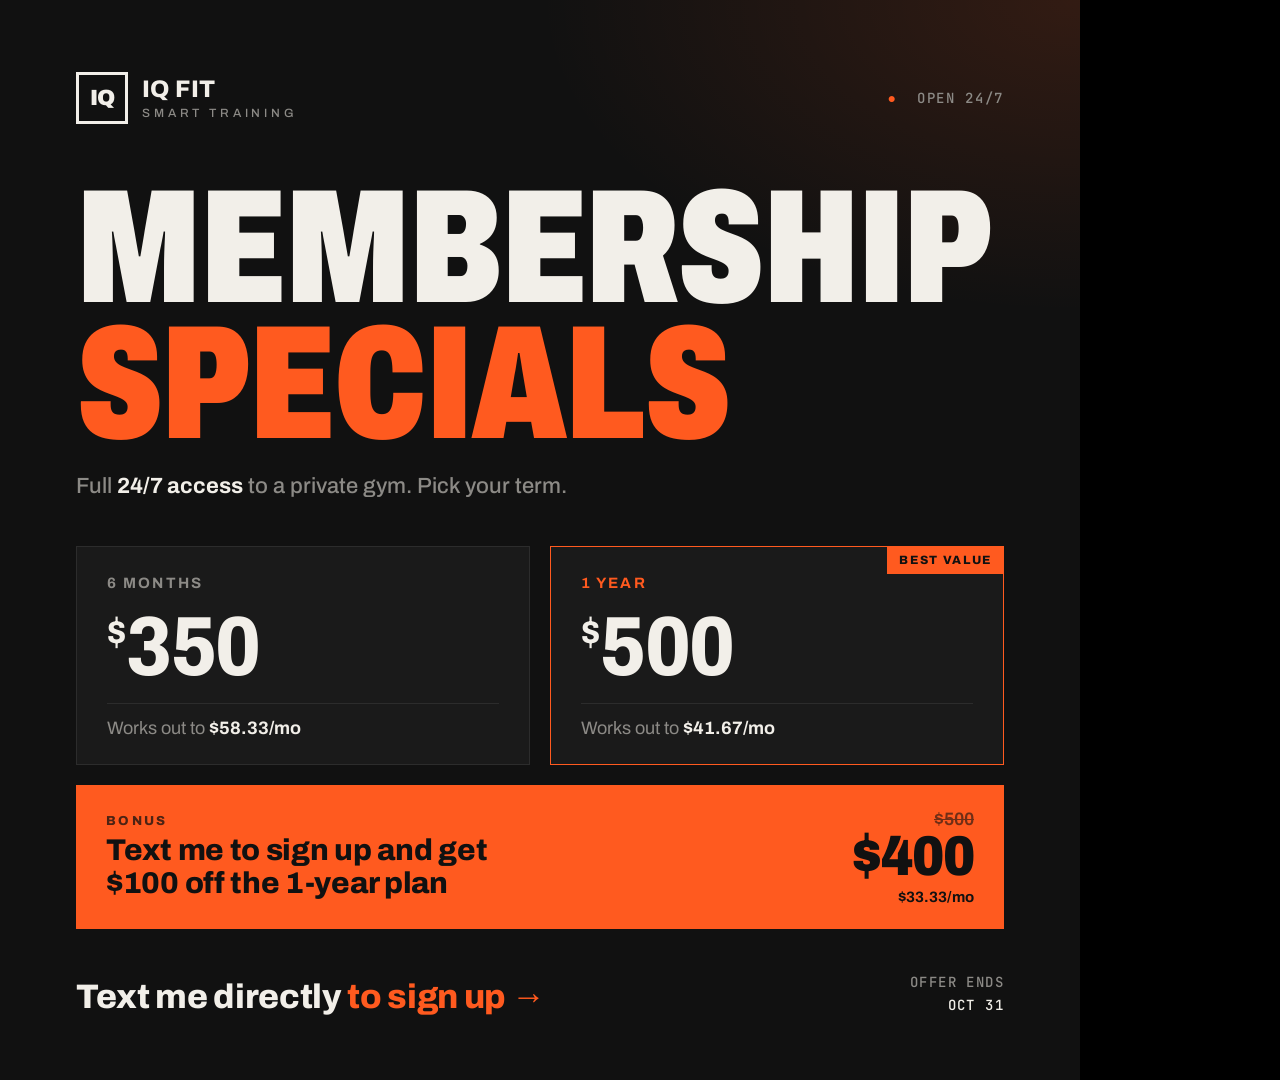
==== iqfit-flyer/iqfit-membership.html @ 248a3bea "Add IQ Fit membership specials flyer Clean redesign of the membership promo as a 1080x1080 post: HTM" ====
<!doctype html>
<html lang="en">
<head>
<meta charset="utf-8">
<title>IQ Fit Membership Specials</title>
<style>
  @font-face { font-family: "Archivo"; src: url(fonts/archivo.woff2) format("woff2"); font-weight: 100 900; font-stretch: 62% 125%; }
  @font-face { font-family: "JetBrains Mono"; src: url(fonts/jbmono.woff2) format("woff2"); font-weight: 500; }
  :root {
    --bg: #111111;
    --panel: #1a1a1a;
    --line: #2c2c2c;
    --text: #f2efe9;
    --muted: #8c8a86;
    --accent: #ff5a1f;
  }
  * { box-sizing: border-box; margin: 0; padding: 0; }
  html, body { background: #000; }
  .post {
    width: 1080px; height: 1080px;
    background: var(--bg);
    color: var(--text);
    font-family: "Archivo", sans-serif;
    padding: 72px 76px 64px;
    display: flex; flex-direction: column;
    position: relative; overflow: hidden;
  }
  /* subtle structure, not decoration */
  .post::before {
    content: ""; position: absolute; inset: 0;
    background:
      radial-gradient(900px 520px at 100% 0%, rgba(255,90,31,.14), transparent 60%);
    pointer-events: none;
  }
  .post > * { position: relative; }

  header { display: flex; justify-content: space-between; align-items: center; }
  .brand { display: flex; align-items: center; gap: 14px; }
  .mark {
    width: 52px; height: 52px; border: 3px solid var(--text);
    display: grid; place-items: center;
    font-weight: 900; font-size: 22px; letter-spacing: -1px;
  }
  .brand-name { font-weight: 800; font-size: 24px; letter-spacing: .02em; line-height: 1; }
  .brand-name span { display: block; font-weight: 500; font-size: 12px; letter-spacing: .32em; color: var(--muted); margin-top: 6px; }
  .tag {
    font-family: "JetBrains Mono", monospace; font-size: 14px; letter-spacing: .12em;
    color: var(--muted); text-transform: uppercase;
  }
  .tag b { color: var(--accent); font-weight: 500; }

  h1 {
    margin-top: 56px;
    font-stretch: 72%; font-weight: 900;
    font-size: 162px; line-height: .84; letter-spacing: -.01em;
    text-transform: uppercase;
  }
  h1 em { font-style: normal; color: var(--accent); }
  .sub {
    margin-top: 22px; font-size: 22px; color: var(--muted); font-weight: 500;
  }
  .sub strong { color: var(--text); font-weight: 700; }

  .plans { margin-top: 48px; display: grid; grid-template-columns: 1fr 1fr; gap: 20px; }
  .plan {
    background: var(--panel); border: 1px solid var(--line);
    padding: 28px 30px 26px; position: relative;
  }
  .plan.featured { border-color: var(--accent); }
  .plan .label {
    font-size: 15px; font-weight: 700; letter-spacing: .14em; text-transform: uppercase; color: var(--muted);
  }
  .plan.featured .label { color: var(--accent); }
  .badge {
    position: absolute; top: -1px; right: -1px;
    background: var(--accent); color: #111;
    font-size: 12px; font-weight: 800; letter-spacing: .14em; text-transform: uppercase;
    padding: 7px 12px;
  }
  .price {
    margin-top: 14px; font-stretch: 85%; font-weight: 800; font-size: 84px; line-height: 1; letter-spacing: -.02em;
  }
  .price sup { font-size: 40px; vertical-align: top; position: relative; top: 8px; margin-right: 2px; font-weight: 700; }
  .monthly {
    margin-top: 14px; padding-top: 14px; border-top: 1px solid var(--line);
    font-size: 18px; color: var(--muted);
  }
  .monthly strong { color: var(--text); font-weight: 700; }

  .bonus {
    margin-top: 20px; background: var(--accent); color: #111;
    padding: 24px 30px; display: flex; align-items: center; justify-content: space-between; gap: 24px;
  }
  .bonus .kicker { font-size: 13px; font-weight: 800; letter-spacing: .18em; text-transform: uppercase; opacity: .75; }
  .bonus .headline { margin-top: 6px; font-size: 30px; font-weight: 800; line-height: 1.1; letter-spacing: -.01em; }
  .bonus .deal { text-align: right; white-space: nowrap; }
  .bonus .deal .was { font-size: 18px; font-weight: 600; text-decoration: line-through; opacity: .6; }
  .bonus .deal .now { font-stretch: 85%; font-size: 56px; font-weight: 900; line-height: 1; letter-spacing: -.02em; }
  .bonus .deal .per { font-size: 15px; font-weight: 700; margin-top: 4px; }

  footer {
    margin-top: auto; display: flex; justify-content: space-between; align-items: flex-end;
  }
  .cta { font-size: 34px; font-weight: 800; letter-spacing: -.01em; }
  .cta span { color: var(--accent); }
  .expires {
    font-family: "JetBrains Mono", monospace; font-size: 14px; letter-spacing: .1em; text-transform: uppercase;
    color: var(--muted); text-align: right; line-height: 1.6;
  }
  .expires b { color: var(--text); font-weight: 500; }
</style>
</head>
<body>
  <div class="post">
    <header>
      <div class="brand">
        <div class="mark">IQ</div>
        <div class="brand-name">IQ FIT<span>SMART TRAINING</span></div>
      </div>
      <div class="tag"><b>●</b>&nbsp; Open 24/7</div>
    </header>

    <h1>Membership<br><em>Specials</em></h1>
    <p class="sub">Full <strong>24/7 access</strong> to a private gym. Pick your term.</p>

    <section class="plans">
      <div class="plan">
        <div class="label">6 Months</div>
        <div class="price"><sup>$</sup>350</div>
        <div class="monthly">Works out to <strong>$58.33/mo</strong></div>
      </div>
      <div class="plan featured">
        <div class="badge">Best value</div>
        <div class="label">1 Year</div>
        <div class="price"><sup>$</sup>500</div>
        <div class="monthly">Works out to <strong>$41.67/mo</strong></div>
      </div>
    </section>

    <section class="bonus">
      <div>
        <div class="kicker">Bonus</div>
        <div class="headline">Text me to sign up and get<br>$100 off the 1-year plan</div>
      </div>
      <div class="deal">
        <div class="was">$500</div>
        <div class="now">$400</div>
        <div class="per">$33.33/mo</div>
      </div>
    </section>

    <footer>
      <div class="cta">Text me directly <span>to sign up →</span></div>
      <div class="expires">Offer ends<br><b>Oct 31</b></div>
    </footer>
  </div>
</body>
</html>
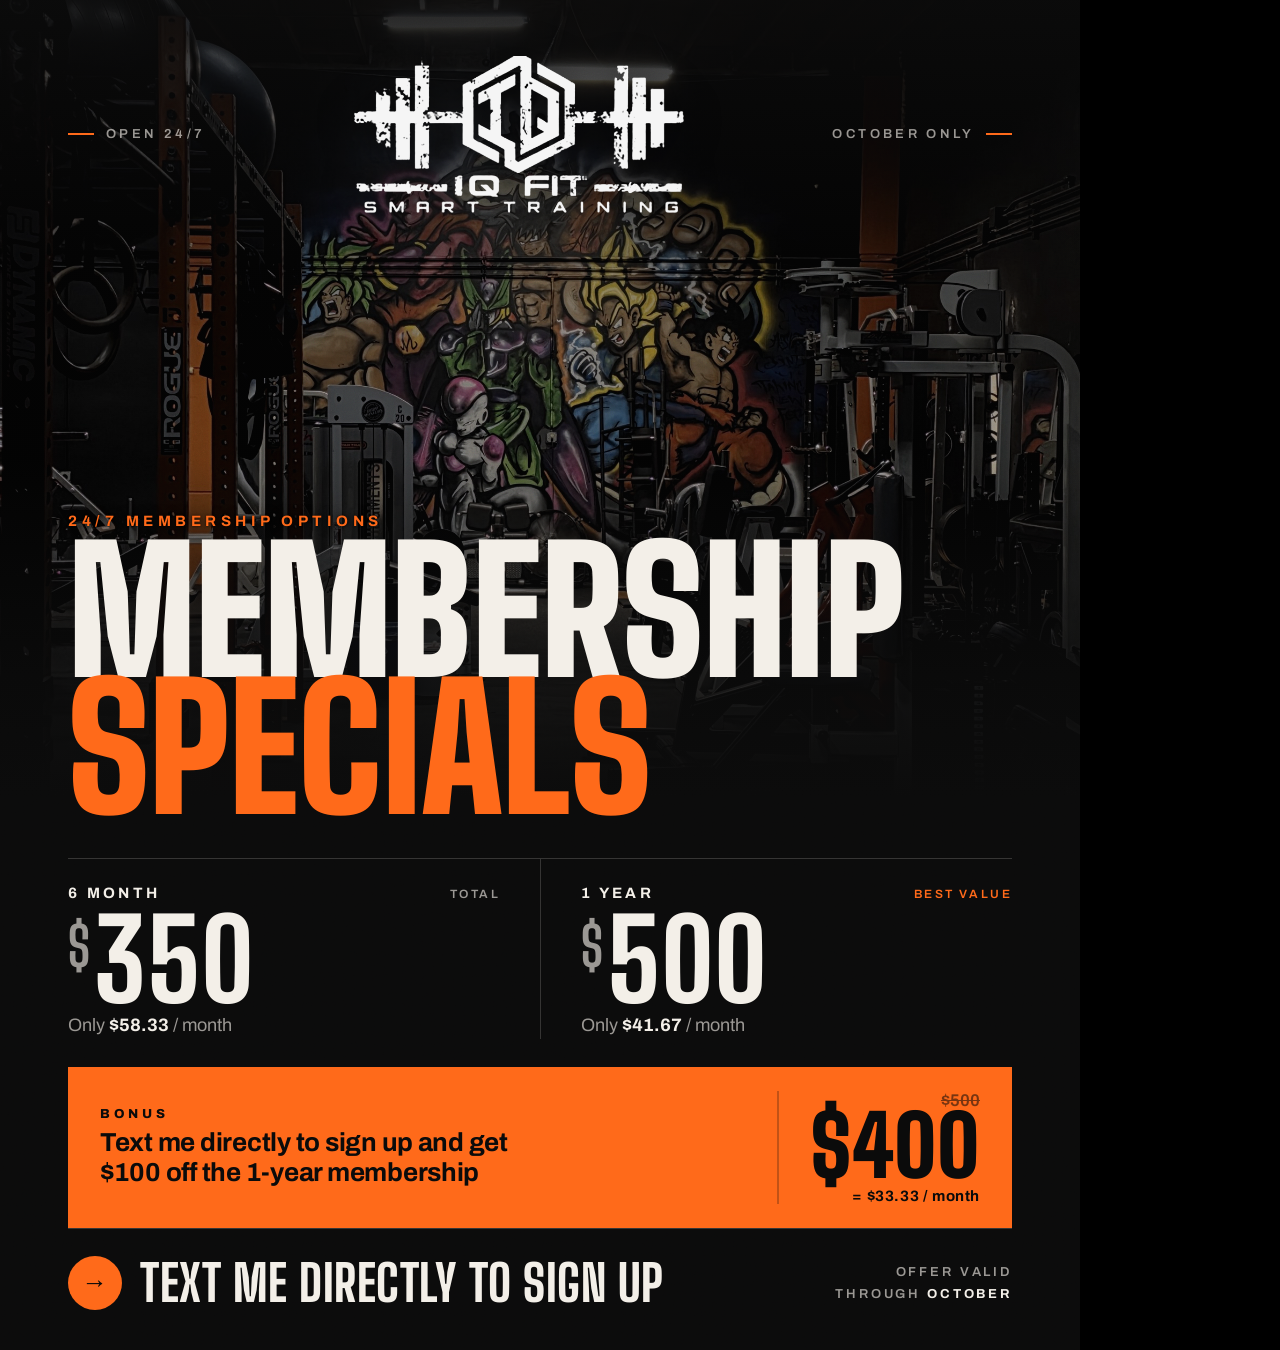
==== commit 3ddfe138: "Rebuild IQ Fit flyer on real gym photo with original logo Co-Authored-By: Claude Opus 5.5 <noreply@a" ====
--- a/iqfit-flyer/iqfit-membership.html
+++ b/iqfit-flyer/iqfit-membership.html
@@ -4,155 +4,169 @@
 <meta charset="utf-8">
 <title>IQ Fit Membership Specials</title>
 <style>
+  @font-face { font-family: "Big Shoulders"; src: url(fonts/bigshoulders.woff2) format("woff2"); font-weight: 100 900; }
   @font-face { font-family: "Archivo"; src: url(fonts/archivo.woff2) format("woff2"); font-weight: 100 900; font-stretch: 62% 125%; }
-  @font-face { font-family: "JetBrains Mono"; src: url(fonts/jbmono.woff2) format("woff2"); font-weight: 500; }
+
   :root {
-    --bg: #111111;
-    --panel: #1a1a1a;
-    --line: #2c2c2c;
-    --text: #f2efe9;
-    --muted: #8c8a86;
-    --accent: #ff5a1f;
+    --ink: #0b0b0b;
+    --paper: #f3efe8;
+    --muted: rgba(243,239,232,.62);
+    --hair: rgba(243,239,232,.18);
+    --orange: #ff6a1a;
+    --m: 68px;
   }
   * { box-sizing: border-box; margin: 0; padding: 0; }
   html, body { background: #000; }
+
   .post {
-    width: 1080px; height: 1080px;
-    background: var(--bg);
-    color: var(--text);
+    width: 1080px; height: 1350px; position: relative; overflow: hidden;
+    background: var(--ink); color: var(--paper);
     font-family: "Archivo", sans-serif;
-    padding: 72px 76px 64px;
-    display: flex; flex-direction: column;
-    position: relative; overflow: hidden;
+    font-feature-settings: "tnum" 1;
   }
-  /* subtle structure, not decoration */
-  .post::before {
-    content: ""; position: absolute; inset: 0;
+
+  /* real gym photo, graded */
+  .photo {
+    position: absolute; inset: 0 0 auto 0; height: 820px;
+    background: url(assets/gym.jpg) center 42% / 1180px auto no-repeat;
+    filter: saturate(.9) contrast(1.06) brightness(.82);
+  }
+  .shade {
+    position: absolute; inset: 0;
     background:
-      radial-gradient(900px 520px at 100% 0%, rgba(255,90,31,.14), transparent 60%);
-    pointer-events: none;
+      linear-gradient(180deg, rgba(11,11,11,.88) 0%, rgba(11,11,11,.25) 20%, rgba(11,11,11,.2) 34%, rgba(11,11,11,.82) 50%, var(--ink) 59%),
+      radial-gradient(120% 60% at 50% 30%, transparent 40%, rgba(0,0,0,.55) 100%);
   }
-  .post > * { position: relative; }
+  .grain {
+    position: absolute; inset: 0; opacity: .12; mix-blend-mode: overlay; pointer-events: none;
+    background-image: url("data:image/svg+xml;utf8,<svg xmlns='http://www.w3.org/2000/svg' width='240' height='240'><filter id='n'><feTurbulence type='fractalNoise' baseFrequency='.9' numOctaves='2' stitchTiles='stitch'/></filter><rect width='100%' height='100%' filter='url(%23n)'/></svg>");
+  }
 
-  header { display: flex; justify-content: space-between; align-items: center; }
-  .brand { display: flex; align-items: center; gap: 14px; }
-  .mark {
-    width: 52px; height: 52px; border: 3px solid var(--text);
-    display: grid; place-items: center;
-    font-weight: 900; font-size: 22px; letter-spacing: -1px;
+  .content { position: absolute; inset: 0; padding: 56px var(--m) 56px; display: flex; flex-direction: column; }
+
+  /* top rail */
+  .rail { display: flex; align-items: center; justify-content: space-between; }
+  .rail small {
+    font-size: 13px; font-weight: 600; letter-spacing: .26em; text-transform: uppercase; color: var(--muted);
+    display: flex; align-items: center; gap: 12px;
   }
-  .brand-name { font-weight: 800; font-size: 24px; letter-spacing: .02em; line-height: 1; }
-  .brand-name span { display: block; font-weight: 500; font-size: 12px; letter-spacing: .32em; color: var(--muted); margin-top: 6px; }
-  .tag {
-    font-family: "JetBrains Mono", monospace; font-size: 14px; letter-spacing: .12em;
-    color: var(--muted); text-transform: uppercase;
+  .rail small::before { content: ""; width: 26px; height: 2px; background: var(--orange); }
+  .rail small.r::before { display: none; }
+  .rail small.r::after { content: ""; width: 26px; height: 2px; background: var(--orange); }
+  .logo { width: 330px; display: block; filter: drop-shadow(0 4px 18px rgba(0,0,0,.6)); }
+
+  /* headline */
+  .headline { margin-top: 300px; }
+  .eyebrow {
+    text-shadow: 0 1px 12px rgba(0,0,0,.9), 0 0 2px rgba(0,0,0,.8);
+    font-size: 15px; font-weight: 700; letter-spacing: .3em; text-transform: uppercase; color: var(--orange);
   }
-  .tag b { color: var(--accent); font-weight: 500; }
+  h1 {
+    margin-top: 14px;
+    font-family: "Big Shoulders", sans-serif; font-weight: 900;
+    font-size: 172px; line-height: .8; letter-spacing: -.005em; text-transform: uppercase;
+  }
+  h1 span { display: block; }
+  h1 .o { color: var(--orange); }
 
-  h1 {
-    margin-top: 56px;
-    font-stretch: 72%; font-weight: 900;
-    font-size: 162px; line-height: .84; letter-spacing: -.01em;
-    text-transform: uppercase;
+  /* pricing */
+  .plans { margin-top: 40px; display: grid; grid-template-columns: 1fr 1fr; border-top: 1px solid var(--hair); }
+  .plan { padding: 26px 0 4px; }
+  .plan + .plan { padding-left: 40px; border-left: 1px solid var(--hair); }
+  .plan .term {
+    display: flex; justify-content: space-between; align-items: baseline;
+    font-size: 15px; font-weight: 700; letter-spacing: .22em; text-transform: uppercase;
   }
-  h1 em { font-style: normal; color: var(--accent); }
-  .sub {
-    margin-top: 22px; font-size: 22px; color: var(--muted); font-weight: 500;
+  .plan .term em { font-style: normal; font-size: 12px; letter-spacing: .2em; color: var(--muted); font-weight: 600; padding-right: 40px; }
+  .plan + .plan .term em { padding-right: 0; color: var(--orange); }
+  .price {
+    margin-top: 6px;
+    font-family: "Big Shoulders", sans-serif; font-weight: 800; font-size: 112px; line-height: .95;
   }
-  .sub strong { color: var(--text); font-weight: 700; }
+  .price sup { font-size: 54px; vertical-align: top; position: relative; top: 14px; margin-right: 4px; font-weight: 700; color: var(--muted); }
+  .rate { margin-top: 2px; font-size: 18px; color: var(--muted); }
+  .rate b { color: var(--paper); font-weight: 700; }
 
-  .plans { margin-top: 48px; display: grid; grid-template-columns: 1fr 1fr; gap: 20px; }
-  .plan {
-    background: var(--panel); border: 1px solid var(--line);
-    padding: 28px 30px 26px; position: relative;
+  /* bonus */
+  .bonus {
+    margin-top: 28px; background: var(--orange); color: var(--ink);
+    display: grid; grid-template-columns: 1fr auto; align-items: center;
+    padding: 24px 32px; position: relative;
   }
-  .plan.featured { border-color: var(--accent); }
-  .plan .label {
-    font-size: 15px; font-weight: 700; letter-spacing: .14em; text-transform: uppercase; color: var(--muted);
+  .bonus .tag {
+    font-size: 13px; font-weight: 800; letter-spacing: .28em; text-transform: uppercase;
   }
-  .plan.featured .label { color: var(--accent); }
-  .badge {
-    position: absolute; top: -1px; right: -1px;
-    background: var(--accent); color: #111;
-    font-size: 12px; font-weight: 800; letter-spacing: .14em; text-transform: uppercase;
-    padding: 7px 12px;
+  .bonus p { margin-top: 6px; font-size: 26px; font-weight: 700; line-height: 1.18; letter-spacing: -.01em; }
+  .bonus .deal { text-align: right; padding-left: 32px; border-left: 2px solid rgba(11,11,11,.25); }
+  .bonus .deal s { font-size: 17px; font-weight: 600; opacity: .55; }
+  .bonus .deal strong { display: block; font-family: "Big Shoulders", sans-serif; font-weight: 900; font-size: 84px; line-height: .85; }
+  .bonus .deal span { display: block; margin-top: 6px; font-size: 15px; font-weight: 700; letter-spacing: .04em; }
+
+  /* footer */
+  footer {
+    margin-top: auto; display: flex; align-items: center; justify-content: space-between;
+    padding-top: 24px; border-top: 1px solid var(--hair);
   }
-  .price {
-    margin-top: 14px; font-stretch: 85%; font-weight: 800; font-size: 84px; line-height: 1; letter-spacing: -.02em;
+  .cta {
+    font-family: "Big Shoulders", sans-serif; font-weight: 800; font-size: 50px; text-transform: uppercase; letter-spacing: .01em;
+    display: flex; align-items: center; gap: 18px;
   }
-  .price sup { font-size: 40px; vertical-align: top; position: relative; top: 8px; margin-right: 2px; font-weight: 700; }
-  .monthly {
-    margin-top: 14px; padding-top: 14px; border-top: 1px solid var(--line);
-    font-size: 18px; color: var(--muted);
+  .cta i {
+    font-style: normal; width: 54px; height: 54px; border-radius: 50%; background: var(--orange); color: var(--ink);
+    display: grid; place-items: center; font-family: "Archivo"; font-size: 26px; font-weight: 700;
   }
-  .monthly strong { color: var(--text); font-weight: 700; }
-
-  .bonus {
-    margin-top: 20px; background: var(--accent); color: #111;
-    padding: 24px 30px; display: flex; align-items: center; justify-content: space-between; gap: 24px;
-  }
-  .bonus .kicker { font-size: 13px; font-weight: 800; letter-spacing: .18em; text-transform: uppercase; opacity: .75; }
-  .bonus .headline { margin-top: 6px; font-size: 30px; font-weight: 800; line-height: 1.1; letter-spacing: -.01em; }
-  .bonus .deal { text-align: right; white-space: nowrap; }
-  .bonus .deal .was { font-size: 18px; font-weight: 600; text-decoration: line-through; opacity: .6; }
-  .bonus .deal .now { font-stretch: 85%; font-size: 56px; font-weight: 900; line-height: 1; letter-spacing: -.02em; }
-  .bonus .deal .per { font-size: 15px; font-weight: 700; margin-top: 4px; }
-
-  footer {
-    margin-top: auto; display: flex; justify-content: space-between; align-items: flex-end;
-  }
-  .cta { font-size: 34px; font-weight: 800; letter-spacing: -.01em; }
-  .cta span { color: var(--accent); }
-  .expires {
-    font-family: "JetBrains Mono", monospace; font-size: 14px; letter-spacing: .1em; text-transform: uppercase;
-    color: var(--muted); text-align: right; line-height: 1.6;
-  }
-  .expires b { color: var(--text); font-weight: 500; }
+  .valid { text-align: right; font-size: 13px; font-weight: 600; letter-spacing: .22em; text-transform: uppercase; color: var(--muted); line-height: 1.7; }
+  .valid b { color: var(--paper); font-weight: 700; }
 </style>
 </head>
 <body>
   <div class="post">
-    <header>
-      <div class="brand">
-        <div class="mark">IQ</div>
-        <div class="brand-name">IQ FIT<span>SMART TRAINING</span></div>
+    <div class="photo"></div>
+    <div class="shade"></div>
+    <div class="grain"></div>
+
+    <div class="content">
+      <div class="rail">
+        <small>Open 24/7</small>
+        <img class="logo" src="assets/iqfit-logo.png" alt="IQ Fit Smart Training">
+        <small class="r">October only</small>
       </div>
-      <div class="tag"><b>●</b>&nbsp; Open 24/7</div>
-    </header>
 
-    <h1>Membership<br><em>Specials</em></h1>
-    <p class="sub">Full <strong>24/7 access</strong> to a private gym. Pick your term.</p>
+      <div class="headline">
+        <div class="eyebrow">24/7 Membership Options</div>
+        <h1><span>Membership</span><span class="o">Specials</span></h1>
+      </div>
 
-    <section class="plans">
-      <div class="plan">
-        <div class="label">6 Months</div>
-        <div class="price"><sup>$</sup>350</div>
-        <div class="monthly">Works out to <strong>$58.33/mo</strong></div>
-      </div>
-      <div class="plan featured">
-        <div class="badge">Best value</div>
-        <div class="label">1 Year</div>
-        <div class="price"><sup>$</sup>500</div>
-        <div class="monthly">Works out to <strong>$41.67/mo</strong></div>
-      </div>
-    </section>
+      <section class="plans">
+        <div class="plan">
+          <div class="term">6 Month <em>Total</em></div>
+          <div class="price"><sup>$</sup>350</div>
+          <div class="rate">Only <b>$58.33</b> / month</div>
+        </div>
+        <div class="plan">
+          <div class="term">1 Year <em>Best value</em></div>
+          <div class="price"><sup>$</sup>500</div>
+          <div class="rate">Only <b>$41.67</b> / month</div>
+        </div>
+      </section>
 
-    <section class="bonus">
-      <div>
-        <div class="kicker">Bonus</div>
-        <div class="headline">Text me to sign up and get<br>$100 off the 1-year plan</div>
-      </div>
-      <div class="deal">
-        <div class="was">$500</div>
-        <div class="now">$400</div>
-        <div class="per">$33.33/mo</div>
-      </div>
-    </section>
+      <section class="bonus">
+        <div>
+          <div class="tag">Bonus</div>
+          <p>Text me directly to sign up and get<br>$100 off the 1-year membership</p>
+        </div>
+        <div class="deal">
+          <s>$500</s>
+          <strong>$400</strong>
+          <span>= $33.33 / month</span>
+        </div>
+      </section>
 
-    <footer>
-      <div class="cta">Text me directly <span>to sign up →</span></div>
-      <div class="expires">Offer ends<br><b>Oct 31</b></div>
-    </footer>
+      <footer>
+        <div class="cta"><i>→</i>Text me directly to sign up</div>
+        <div class="valid">Offer valid<br>through <b>October</b></div>
+      </footer>
+    </div>
   </div>
 </body>
 </html>
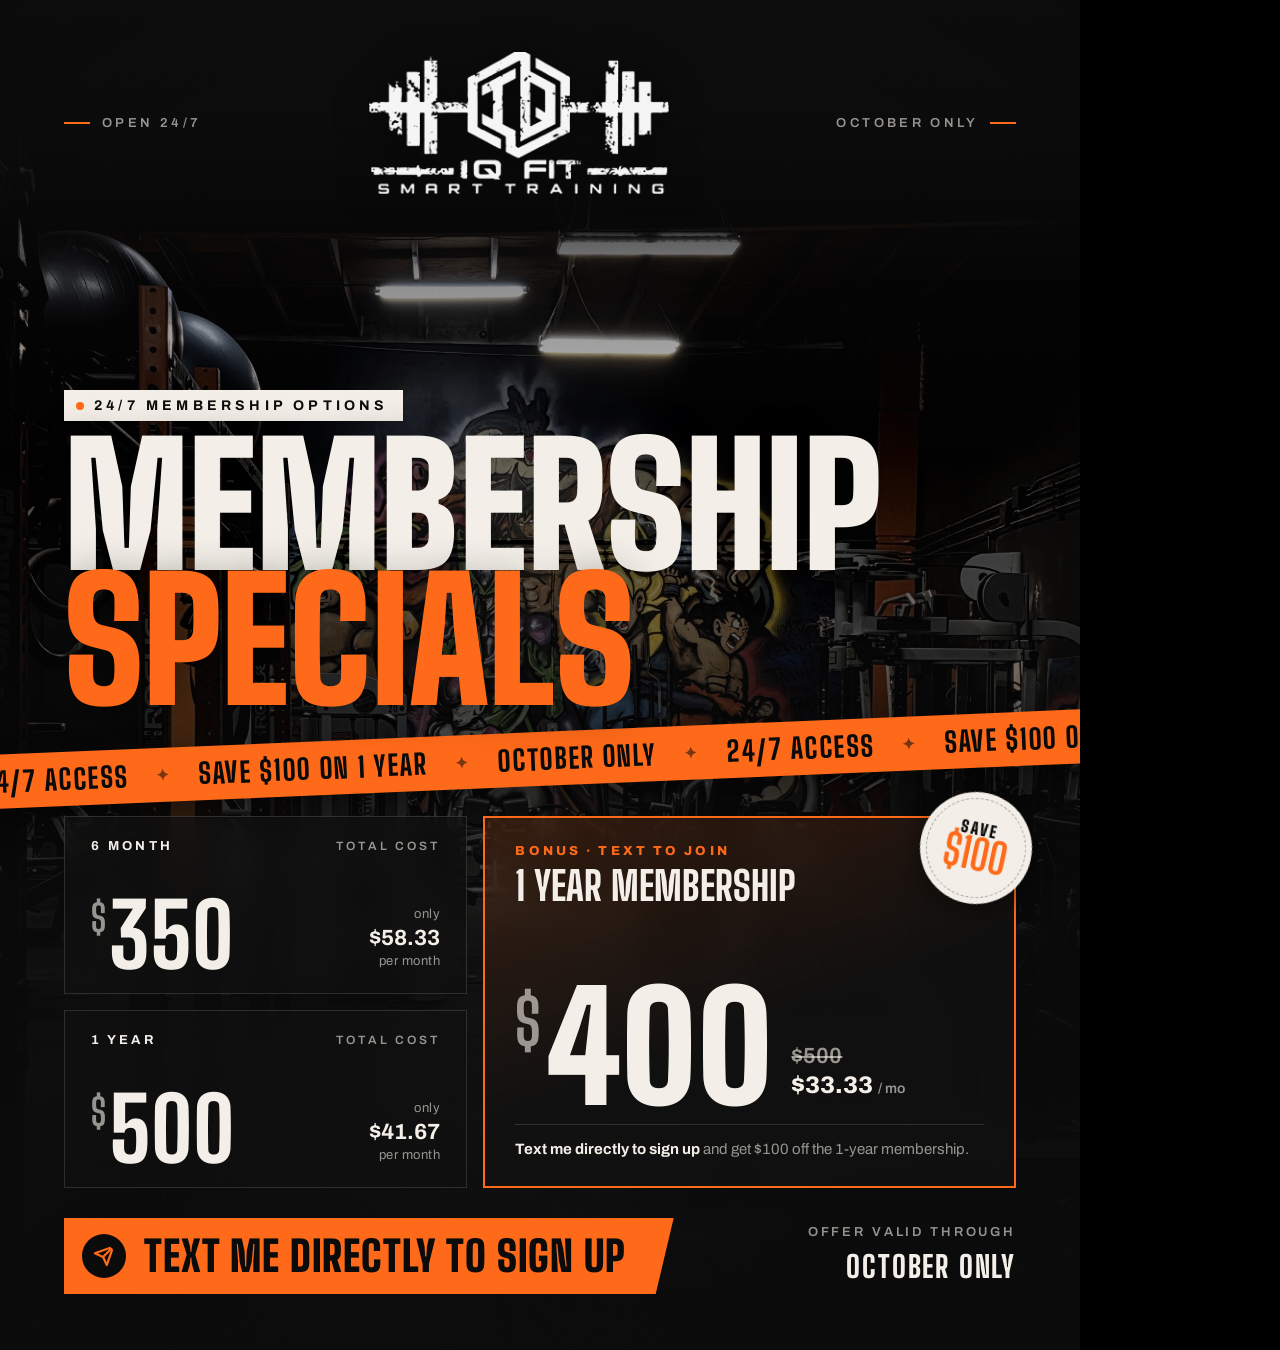
==== commit 632e20c5: "Redesign IQ Fit flyer offer section around the text-to-join deal Co-Authored-By: Claude Opus 5.5 <no" ====
--- a/iqfit-flyer/iqfit-membership.html
+++ b/iqfit-flyer/iqfit-membership.html
@@ -10,10 +10,10 @@
   :root {
     --ink: #0b0b0b;
     --paper: #f3efe8;
-    --muted: rgba(243,239,232,.62);
-    --hair: rgba(243,239,232,.18);
+    --muted: rgba(243,239,232,.6);
+    --hair: rgba(243,239,232,.14);
     --orange: #ff6a1a;
-    --m: 68px;
+    --m: 64px;
   }
   * { box-sizing: border-box; margin: 0; padding: 0; }
   html, body { background: #000; }
@@ -25,24 +25,25 @@
     font-feature-settings: "tnum" 1;
   }
 
-  /* real gym photo, graded */
+  /* real gym photo, full bleed, graded */
   .photo {
-    position: absolute; inset: 0 0 auto 0; height: 820px;
-    background: url(assets/gym.jpg) center 42% / 1180px auto no-repeat;
-    filter: saturate(.9) contrast(1.06) brightness(.82);
+    position: absolute; inset: 110px 0 0 0;
+    background: url(assets/gym.jpg) 50% 0 / cover no-repeat;
+    -webkit-mask-image: linear-gradient(180deg, transparent, #000 180px);
+    filter: saturate(.9) contrast(1.08) brightness(.8);
   }
   .shade {
     position: absolute; inset: 0;
     background:
-      linear-gradient(180deg, rgba(11,11,11,.88) 0%, rgba(11,11,11,.25) 20%, rgba(11,11,11,.2) 34%, rgba(11,11,11,.82) 50%, var(--ink) 59%),
-      radial-gradient(120% 60% at 50% 30%, transparent 40%, rgba(0,0,0,.55) 100%);
+      linear-gradient(180deg, rgba(11,11,11,.9) 0%, rgba(11,11,11,.35) 20%, rgba(11,11,11,.08) 34%, rgba(11,11,11,.5) 52%, rgba(11,11,11,.78) 68%, rgba(11,11,11,.94) 100%),
+      radial-gradient(110% 70% at 50% 35%, transparent 45%, rgba(0,0,0,.6) 100%);
   }
   .grain {
-    position: absolute; inset: 0; opacity: .12; mix-blend-mode: overlay; pointer-events: none;
+    position: absolute; inset: 0; opacity: .13; mix-blend-mode: overlay; pointer-events: none;
     background-image: url("data:image/svg+xml;utf8,<svg xmlns='http://www.w3.org/2000/svg' width='240' height='240'><filter id='n'><feTurbulence type='fractalNoise' baseFrequency='.9' numOctaves='2' stitchTiles='stitch'/></filter><rect width='100%' height='100%' filter='url(%23n)'/></svg>");
   }
 
-  .content { position: absolute; inset: 0; padding: 56px var(--m) 56px; display: flex; flex-direction: column; }
+  .content { position: absolute; inset: 0; padding: 52px var(--m) 56px; display: flex; flex-direction: column; }
 
   /* top rail */
   .rail { display: flex; align-items: center; justify-content: space-between; }
@@ -53,70 +54,96 @@
   .rail small::before { content: ""; width: 26px; height: 2px; background: var(--orange); }
   .rail small.r::before { display: none; }
   .rail small.r::after { content: ""; width: 26px; height: 2px; background: var(--orange); }
-  .logo { width: 330px; display: block; filter: drop-shadow(0 4px 18px rgba(0,0,0,.6)); }
+  .logo { width: 300px; display: block; filter: drop-shadow(0 4px 18px rgba(0,0,0,.7)); }
 
   /* headline */
-  .headline { margin-top: 300px; }
+  .headline { margin-top: 196px; }
   .eyebrow {
-    text-shadow: 0 1px 12px rgba(0,0,0,.9), 0 0 2px rgba(0,0,0,.8);
-    font-size: 15px; font-weight: 700; letter-spacing: .3em; text-transform: uppercase; color: var(--orange);
-  }
+    display: inline-flex; align-items: center; gap: 10px;
+    font-size: 14px; font-weight: 700; letter-spacing: .3em; text-transform: uppercase;
+    color: var(--ink); background: var(--paper); padding: 8px 14px 8px 12px;
+  }
+  .eyebrow::before { content: ""; width: 8px; height: 8px; border-radius: 50%; background: var(--orange); }
   h1 {
-    margin-top: 14px;
+    margin-top: 18px;
     font-family: "Big Shoulders", sans-serif; font-weight: 900;
-    font-size: 172px; line-height: .8; letter-spacing: -.005em; text-transform: uppercase;
+    font-size: 168px; line-height: .8; letter-spacing: -.005em; text-transform: uppercase;
+    text-shadow: 0 6px 40px rgba(0,0,0,.45);
   }
   h1 span { display: block; }
   h1 .o { color: var(--orange); }
 
-  /* pricing */
-  .plans { margin-top: 40px; display: grid; grid-template-columns: 1fr 1fr; border-top: 1px solid var(--hair); }
-  .plan { padding: 26px 0 4px; }
-  .plan + .plan { padding-left: 40px; border-left: 1px solid var(--hair); }
-  .plan .term {
-    display: flex; justify-content: space-between; align-items: baseline;
-    font-size: 15px; font-weight: 700; letter-spacing: .22em; text-transform: uppercase;
-  }
-  .plan .term em { font-style: normal; font-size: 12px; letter-spacing: .2em; color: var(--muted); font-weight: 600; padding-right: 40px; }
-  .plan + .plan .term em { padding-right: 0; color: var(--orange); }
-  .price {
-    margin-top: 6px;
-    font-family: "Big Shoulders", sans-serif; font-weight: 800; font-size: 112px; line-height: .95;
-  }
-  .price sup { font-size: 54px; vertical-align: top; position: relative; top: 14px; margin-right: 4px; font-weight: 700; color: var(--muted); }
-  .rate { margin-top: 2px; font-size: 18px; color: var(--muted); }
-  .rate b { color: var(--paper); font-weight: 700; }
-
-  /* bonus */
-  .bonus {
-    margin-top: 28px; background: var(--orange); color: var(--ink);
-    display: grid; grid-template-columns: 1fr auto; align-items: center;
-    padding: 24px 32px; position: relative;
-  }
-  .bonus .tag {
-    font-size: 13px; font-weight: 800; letter-spacing: .28em; text-transform: uppercase;
-  }
-  .bonus p { margin-top: 6px; font-size: 26px; font-weight: 700; line-height: 1.18; letter-spacing: -.01em; }
-  .bonus .deal { text-align: right; padding-left: 32px; border-left: 2px solid rgba(11,11,11,.25); }
-  .bonus .deal s { font-size: 17px; font-weight: 600; opacity: .55; }
-  .bonus .deal strong { display: block; font-family: "Big Shoulders", sans-serif; font-weight: 900; font-size: 84px; line-height: .85; }
-  .bonus .deal span { display: block; margin-top: 6px; font-size: 15px; font-weight: 700; letter-spacing: .04em; }
+  /* tape */
+  .tape {
+    position: absolute; left: -40px; right: -40px; top: 732px; height: 54px;
+    background: var(--orange); color: var(--ink);
+    transform: rotate(-2.4deg);
+    display: flex; align-items: center; gap: 28px; white-space: nowrap; overflow: hidden;
+    font-family: "Big Shoulders", sans-serif; font-weight: 800; font-size: 28px; letter-spacing: .06em; text-transform: uppercase;
+    box-shadow: 0 10px 30px rgba(0,0,0,.45);
+    padding-left: 20px;
+  }
+  .tape b { font-weight: 800; }
+  .tape i { font-style: normal; font-size: 16px; opacity: .55; }
+
+  /* offer grid */
+  .offers {
+    margin-top: auto; margin-bottom: 30px;
+    display: grid; grid-template-columns: 1fr 1.32fr; gap: 16px; height: 372px;
+  }
+  .glass {
+    background: rgba(18,18,18,.66);
+    backdrop-filter: blur(16px) saturate(1.1);
+    border: 1px solid var(--hair);
+    position: relative;
+  }
+  .stack { display: grid; grid-template-rows: 1fr 1fr; gap: 16px; }
+  .plan { padding: 22px 26px; display: flex; flex-direction: column; justify-content: space-between; }
+  .plan .top { display: flex; justify-content: space-between; align-items: baseline;
+    font-size: 13px; font-weight: 700; letter-spacing: .24em; text-transform: uppercase; }
+  .plan .top span { color: var(--muted); font-weight: 600; font-size: 12px; }
+  .plan .row { display: flex; align-items: flex-end; justify-content: space-between; }
+  .plan .price { font-family: "Big Shoulders", sans-serif; font-weight: 800; font-size: 88px; line-height: .82; }
+  .plan .price sup, .hero .price sup { font-size: .42em; vertical-align: top; position: relative; top: .12em; margin-right: 3px; color: var(--muted); font-weight: 700; }
+  .plan .rate { text-align: right; font-size: 13px; color: var(--muted); letter-spacing: .04em; line-height: 1.35; }
+  .plan .rate b { display: block; font-size: 22px; color: var(--paper); font-weight: 700; letter-spacing: 0; }
+
+  .hero { padding: 26px 30px 26px; border: 2px solid var(--orange); display: flex; flex-direction: column;
+    background: linear-gradient(160deg, rgba(255,106,26,.16), rgba(18,18,18,.72) 55%); }
+  .hero .label { font-size: 13px; font-weight: 800; letter-spacing: .24em; text-transform: uppercase; color: var(--orange); }
+  .hero .name { margin-top: 8px; font-family: "Big Shoulders", sans-serif; font-weight: 800; font-size: 40px; text-transform: uppercase; line-height: 1; }
+  .hero .priceline { margin-top: auto; display: flex; align-items: flex-end; gap: 18px; }
+  .hero .price { font-family: "Big Shoulders", sans-serif; font-weight: 900; font-size: 150px; line-height: .78; }
+  .hero .was { padding-bottom: 8px; }
+  .hero .was s { display: block; font-size: 22px; font-weight: 600; color: var(--muted); }
+  .hero .was b { display: block; margin-top: 4px; font-size: 24px; font-weight: 800; color: var(--paper); }
+  .hero .was b small { font-size: 14px; font-weight: 600; color: var(--muted); }
+  .hero .note { margin-top: 18px; padding-top: 14px; border-top: 1px solid var(--hair); font-size: 15px; color: var(--muted); line-height: 1.4; }
+  .hero .note b { color: var(--paper); font-weight: 700; }
+
+  .sticker {
+    position: absolute; top: -26px; right: -18px; width: 112px; height: 112px; border-radius: 50%;
+    background: var(--paper); color: var(--ink); transform: rotate(12deg);
+    display: grid; place-items: center; text-align: center;
+    font-family: "Big Shoulders", sans-serif; font-weight: 900; text-transform: uppercase; line-height: .9;
+    box-shadow: 0 8px 24px rgba(0,0,0,.45);
+  }
+  .sticker::after { content: ""; position: absolute; inset: 6px; border-radius: 50%; border: 1.5px dashed rgba(11,11,11,.35); }
+  .sticker span { display: block; font-size: 16px; letter-spacing: .12em; }
+  .sticker strong { display: block; font-size: 42px; color: var(--orange); }
 
   /* footer */
-  footer {
-    margin-top: auto; display: flex; align-items: center; justify-content: space-between;
-    padding-top: 24px; border-top: 1px solid var(--hair);
-  }
+  footer { display: flex; align-items: center; justify-content: space-between; gap: 24px; }
   .cta {
-    font-family: "Big Shoulders", sans-serif; font-weight: 800; font-size: 50px; text-transform: uppercase; letter-spacing: .01em;
-    display: flex; align-items: center; gap: 18px;
-  }
-  .cta i {
-    font-style: normal; width: 54px; height: 54px; border-radius: 50%; background: var(--orange); color: var(--ink);
-    display: grid; place-items: center; font-family: "Archivo"; font-size: 26px; font-weight: 700;
-  }
-  .valid { text-align: right; font-size: 13px; font-weight: 600; letter-spacing: .22em; text-transform: uppercase; color: var(--muted); line-height: 1.7; }
-  .valid b { color: var(--paper); font-weight: 700; }
+    display: inline-flex; align-items: center; gap: 18px;
+    background: var(--orange); color: var(--ink);
+    padding: 16px 48px 16px 18px;
+    font-family: "Big Shoulders", sans-serif; font-weight: 900; font-size: 42px; text-transform: uppercase; letter-spacing: .02em; line-height: 1;
+    clip-path: polygon(0 0, 100% 0, calc(100% - 18px) 100%, 0 100%);
+  }
+  .cta svg { width: 44px; height: 44px; background: var(--ink); border-radius: 50%; padding: 11px; }
+  .valid { text-align: right; font-size: 13px; font-weight: 600; letter-spacing: .22em; text-transform: uppercase; color: var(--muted); line-height: 1.6; }
+  .valid b { display: block; color: var(--paper); font-family: "Big Shoulders", sans-serif; font-size: 30px; font-weight: 800; letter-spacing: .06em; }
 </style>
 </head>
 <body>
@@ -125,6 +152,11 @@
     <div class="shade"></div>
     <div class="grain"></div>
 
+    <div class="tape">
+      <b>24/7 Access</b><i>✦</i><b>Save $100 on 1 year</b><i>✦</i><b>October only</b><i>✦</i>
+      <b>24/7 Access</b><i>✦</i><b>Save $100 on 1 year</b><i>✦</i><b>October only</b><i>✦</i>
+    </div>
+
     <div class="content">
       <div class="rail">
         <small>Open 24/7</small>
@@ -137,34 +169,42 @@
         <h1><span>Membership</span><span class="o">Specials</span></h1>
       </div>
 
-      <section class="plans">
-        <div class="plan">
-          <div class="term">6 Month <em>Total</em></div>
-          <div class="price"><sup>$</sup>350</div>
-          <div class="rate">Only <b>$58.33</b> / month</div>
+      <section class="offers">
+        <div class="stack">
+          <div class="glass plan">
+            <div class="top">6 Month <span>Total cost</span></div>
+            <div class="row">
+              <div class="price"><sup>$</sup>350</div>
+              <div class="rate">only<b>$58.33</b>per month</div>
+            </div>
+          </div>
+          <div class="glass plan">
+            <div class="top">1 Year <span>Total cost</span></div>
+            <div class="row">
+              <div class="price"><sup>$</sup>500</div>
+              <div class="rate">only<b>$41.67</b>per month</div>
+            </div>
+          </div>
         </div>
-        <div class="plan">
-          <div class="term">1 Year <em>Best value</em></div>
-          <div class="price"><sup>$</sup>500</div>
-          <div class="rate">Only <b>$41.67</b> / month</div>
+
+        <div class="glass hero">
+          <div class="sticker"><div><span>Save</span><strong>$100</strong></div></div>
+          <div class="label">Bonus · Text to join</div>
+          <div class="name">1 Year Membership</div>
+          <div class="priceline">
+            <div class="price"><sup>$</sup>400</div>
+            <div class="was"><s>$500</s><b>$33.33 <small>/ mo</small></b></div>
+          </div>
+          <div class="note"><b>Text me directly to sign up</b> and get $100 off the 1-year membership.</div>
         </div>
       </section>
 
-      <section class="bonus">
-        <div>
-          <div class="tag">Bonus</div>
-          <p>Text me directly to sign up and get<br>$100 off the 1-year membership</p>
+      <footer>
+        <div class="cta">
+          <svg viewBox="0 0 24 24" fill="none" stroke="#ff6a1a" stroke-width="2.4" stroke-linejoin="round" stroke-linecap="round"><path d="M22 2 11 13"/><path d="M22 2 15 22l-4-9-9-4 20-7z"/></svg>
+          Text me directly to sign up
         </div>
-        <div class="deal">
-          <s>$500</s>
-          <strong>$400</strong>
-          <span>= $33.33 / month</span>
-        </div>
-      </section>
-
-      <footer>
-        <div class="cta"><i>→</i>Text me directly to sign up</div>
-        <div class="valid">Offer valid<br>through <b>October</b></div>
+        <div class="valid">Offer valid through<b>October only</b></div>
       </footer>
     </div>
   </div>
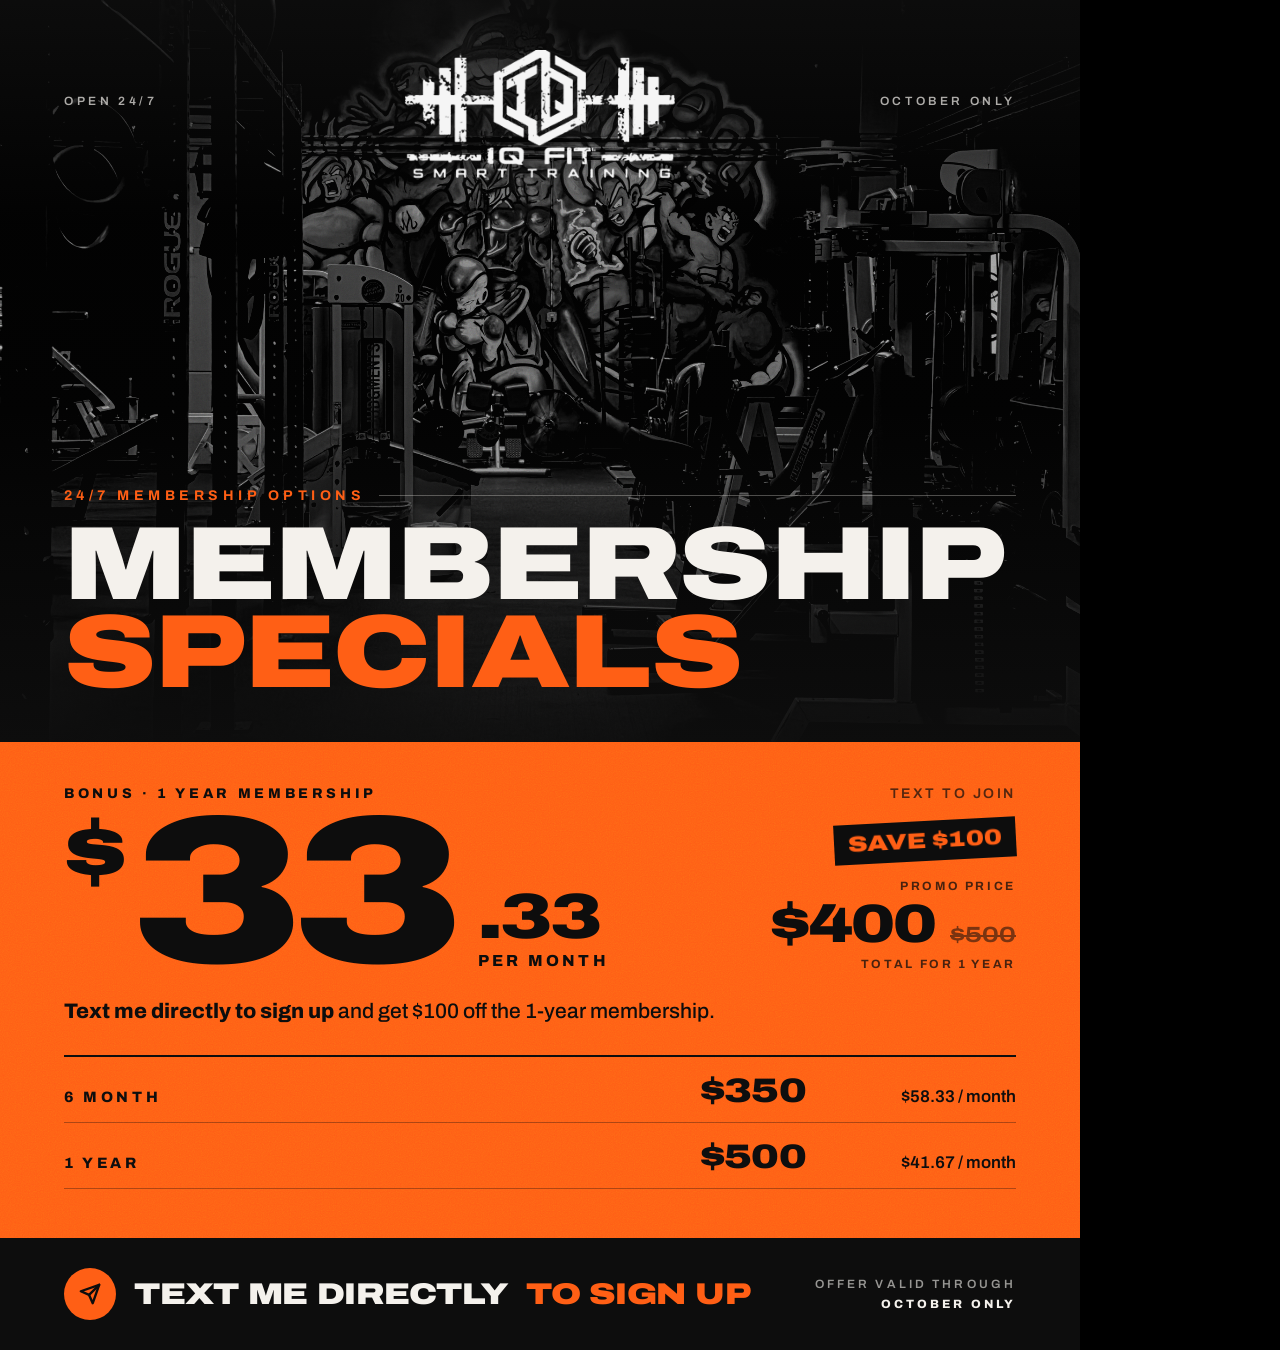
==== commit 0e7d4730: "Redesign IQ Fit flyer: B&W photo, orange offer block, extended type Co-Authored-By: Claude Opus 5.5 " ====
--- a/iqfit-flyer/iqfit-membership.html
+++ b/iqfit-flyer/iqfit-membership.html
@@ -4,16 +4,14 @@
 <meta charset="utf-8">
 <title>IQ Fit Membership Specials</title>
 <style>
-  @font-face { font-family: "Big Shoulders"; src: url(fonts/bigshoulders.woff2) format("woff2"); font-weight: 100 900; }
   @font-face { font-family: "Archivo"; src: url(fonts/archivo.woff2) format("woff2"); font-weight: 100 900; font-stretch: 62% 125%; }
 
   :root {
-    --ink: #0b0b0b;
-    --paper: #f3efe8;
-    --muted: rgba(243,239,232,.6);
-    --hair: rgba(243,239,232,.14);
-    --orange: #ff6a1a;
+    --ink: #0d0d0d;
+    --paper: #f4f1ec;
+    --orange: #ff5f15;
     --m: 64px;
+    --split: 742px;
   }
   * { box-sizing: border-box; margin: 0; padding: 0; }
   html, body { background: #000; }
@@ -21,191 +19,140 @@
   .post {
     width: 1080px; height: 1350px; position: relative; overflow: hidden;
     background: var(--ink); color: var(--paper);
-    font-family: "Archivo", sans-serif;
-    font-feature-settings: "tnum" 1;
+    font-family: "Archivo", sans-serif; font-feature-settings: "tnum" 1;
+  }
+  .wide { font-stretch: 125%; }
+
+  /* ---------- top: photo ---------- */
+  .photo {
+    position: absolute; left: 0; right: 0; top: 0; height: var(--split);
+    background: url(assets/gym.jpg) 50% 62% / 1180px auto no-repeat;
+    filter: grayscale(1) contrast(1.25) brightness(.78);
+  }
+  .photo-shade {
+    position: absolute; left: 0; right: 0; top: 0; height: var(--split);
+    background: linear-gradient(180deg, rgba(13,13,13,.85) 0%, rgba(13,13,13,.1) 30%, rgba(13,13,13,.15) 55%, rgba(13,13,13,.92) 100%);
+  }
+  .grain {
+    position: absolute; inset: 0; pointer-events: none; mix-blend-mode: overlay; opacity: .18;
+    background-image: url("data:image/svg+xml;utf8,<svg xmlns='http://www.w3.org/2000/svg' width='220' height='220'><filter id='n'><feTurbulence type='fractalNoise' baseFrequency='.85' numOctaves='2' stitchTiles='stitch'/></filter><rect width='100%' height='100%' filter='url(%23n)'/></svg>");
   }
 
-  /* real gym photo, full bleed, graded */
-  .photo {
-    position: absolute; inset: 110px 0 0 0;
-    background: url(assets/gym.jpg) 50% 0 / cover no-repeat;
-    -webkit-mask-image: linear-gradient(180deg, transparent, #000 180px);
-    filter: saturate(.9) contrast(1.08) brightness(.8);
+  .top { position: absolute; left: var(--m); right: var(--m); top: 0; height: var(--split); }
+  .logo { position: absolute; top: 50px; left: 50%; transform: translateX(-50%); width: 270px; filter: drop-shadow(0 4px 16px rgba(0,0,0,.6)); }
+  .meta {
+    position: absolute; top: 94px; left: 0; right: 0; display: flex; justify-content: space-between;
+    font-size: 12px; font-weight: 600; letter-spacing: .3em; text-transform: uppercase; color: rgba(244,241,236,.7);
   }
-  .shade {
-    position: absolute; inset: 0;
-    background:
-      linear-gradient(180deg, rgba(11,11,11,.9) 0%, rgba(11,11,11,.35) 20%, rgba(11,11,11,.08) 34%, rgba(11,11,11,.5) 52%, rgba(11,11,11,.78) 68%, rgba(11,11,11,.94) 100%),
-      radial-gradient(110% 70% at 50% 35%, transparent 45%, rgba(0,0,0,.6) 100%);
+  .headline { position: absolute; left: 0; right: 0; bottom: 46px; }
+  .kicker {
+    font-size: 14px; font-weight: 700; letter-spacing: .32em; text-transform: uppercase; color: var(--orange);
+    display: flex; align-items: center; gap: 14px;
   }
-  .grain {
-    position: absolute; inset: 0; opacity: .13; mix-blend-mode: overlay; pointer-events: none;
-    background-image: url("data:image/svg+xml;utf8,<svg xmlns='http://www.w3.org/2000/svg' width='240' height='240'><filter id='n'><feTurbulence type='fractalNoise' baseFrequency='.9' numOctaves='2' stitchTiles='stitch'/></filter><rect width='100%' height='100%' filter='url(%23n)'/></svg>");
+  .kicker::after { content: ""; flex: 1; height: 1px; background: rgba(244,241,236,.3); }
+  h1 { margin-top: 18px; font-stretch: 125%; font-weight: 900; text-transform: uppercase; letter-spacing: -.02em; line-height: .84; }
+  h1 .a { display: block; font-size: 104px; }
+  h1 .b { display: block; font-size: 104px; color: var(--orange); }
+
+  /* ---------- bottom: offer ---------- */
+  .offer {
+    position: absolute; left: 0; right: 0; top: var(--split); bottom: 112px;
+    background: var(--orange); color: var(--ink);
+    padding: 44px var(--m) 0;
   }
+  .offer .grain { opacity: .22; }
 
-  .content { position: absolute; inset: 0; padding: 52px var(--m) 56px; display: flex; flex-direction: column; }
+  .deal { display: grid; grid-template-columns: auto 1fr auto; column-gap: 26px; align-items: end; position: relative; }
+  .deal .label {
+    grid-column: 1 / -1; display: flex; justify-content: space-between; align-items: baseline;
+    font-size: 14px; font-weight: 800; letter-spacing: .26em; text-transform: uppercase; margin-bottom: 10px;
+  }
+  .deal .label span { font-weight: 600; letter-spacing: .18em; opacity: .7; }
+  .big { font-stretch: 125%; font-weight: 900; font-size: 210px; line-height: .78; letter-spacing: -.05em; }
+  .big sup { font-size: 84px; vertical-align: top; position: relative; top: 10px; letter-spacing: 0; margin-right: 4px; }
+  .deal .side { padding-bottom: 6px; }
+  .deal .side .cents { font-stretch: 125%; font-weight: 900; font-size: 64px; line-height: .8; letter-spacing: -.03em; }
+  .deal .side .per { margin-top: 10px; font-size: 16px; font-weight: 800; letter-spacing: .2em; text-transform: uppercase; }
+  .deal .total {
+    grid-column: 1 / -1; margin-top: 22px;
+    font-size: 21px; font-weight: 500; line-height: 1.35;
+  }
+  .deal .total b { font-weight: 800; }
+  .deal .total s { opacity: .6; }
 
-  /* top rail */
-  .rail { display: flex; align-items: center; justify-content: space-between; }
-  .rail small {
-    font-size: 13px; font-weight: 600; letter-spacing: .26em; text-transform: uppercase; color: var(--muted);
-    display: flex; align-items: center; gap: 12px;
+  .promo { text-align: right; padding-bottom: 4px; }
+  .promo .save { display: inline-block; background: var(--ink); color: var(--orange); font-stretch: 125%; font-weight: 900; font-size: 22px; text-transform: uppercase; padding: 8px 14px; transform: rotate(-3deg); margin-bottom: 18px; }
+  .promo .pt { font-size: 12px; font-weight: 700; letter-spacing: .22em; text-transform: uppercase; opacity: .75; }
+  .promo .pv { font-stretch: 125%; font-weight: 900; font-size: 54px; letter-spacing: -.03em; line-height: 1; margin: 4px 0 6px; }
+  .promo .pv s { font-size: 22px; font-weight: 700; opacity: .55; letter-spacing: 0; }
+  .plans { margin-top: 30px; border-top: 2px solid var(--ink); }
+  .plan {
+    display: grid; grid-template-columns: 1fr auto 210px; align-items: baseline;
+    padding: 15px 0 13px; border-bottom: 1px solid rgba(13,13,13,.35);
   }
-  .rail small::before { content: ""; width: 26px; height: 2px; background: var(--orange); }
-  .rail small.r::before { display: none; }
-  .rail small.r::after { content: ""; width: 26px; height: 2px; background: var(--orange); }
-  .logo { width: 300px; display: block; filter: drop-shadow(0 4px 18px rgba(0,0,0,.7)); }
+  .plan .t { font-size: 15px; font-weight: 800; letter-spacing: .24em; text-transform: uppercase; }
+  .plan .p { font-stretch: 125%; font-weight: 900; font-size: 34px; letter-spacing: -.02em; }
+  .plan .m { text-align: right; font-size: 17px; font-weight: 600; }
 
-  /* headline */
-  .headline { margin-top: 196px; }
-  .eyebrow {
-    display: inline-flex; align-items: center; gap: 10px;
-    font-size: 14px; font-weight: 700; letter-spacing: .3em; text-transform: uppercase;
-    color: var(--ink); background: var(--paper); padding: 8px 14px 8px 12px;
+  /* ---------- footer bar ---------- */
+  .bar {
+    position: absolute; left: 0; right: 0; bottom: 0; height: 112px; background: var(--ink);
+    display: flex; align-items: center; justify-content: space-between; padding: 0 var(--m);
   }
-  .eyebrow::before { content: ""; width: 8px; height: 8px; border-radius: 50%; background: var(--orange); }
-  h1 {
-    margin-top: 18px;
-    font-family: "Big Shoulders", sans-serif; font-weight: 900;
-    font-size: 168px; line-height: .8; letter-spacing: -.005em; text-transform: uppercase;
-    text-shadow: 0 6px 40px rgba(0,0,0,.45);
+  .cta { display: flex; align-items: center; gap: 18px; font-stretch: 125%; font-weight: 900; font-size: 30px; text-transform: uppercase; letter-spacing: -.01em; }
+  .cta .arrow {
+    width: 52px; height: 52px; border-radius: 50%; background: var(--orange); display: grid; place-items: center;
   }
-  h1 span { display: block; }
-  h1 .o { color: var(--orange); }
-
-  /* tape */
-  .tape {
-    position: absolute; left: -40px; right: -40px; top: 732px; height: 54px;
-    background: var(--orange); color: var(--ink);
-    transform: rotate(-2.4deg);
-    display: flex; align-items: center; gap: 28px; white-space: nowrap; overflow: hidden;
-    font-family: "Big Shoulders", sans-serif; font-weight: 800; font-size: 28px; letter-spacing: .06em; text-transform: uppercase;
-    box-shadow: 0 10px 30px rgba(0,0,0,.45);
-    padding-left: 20px;
-  }
-  .tape b { font-weight: 800; }
-  .tape i { font-style: normal; font-size: 16px; opacity: .55; }
-
-  /* offer grid */
-  .offers {
-    margin-top: auto; margin-bottom: 30px;
-    display: grid; grid-template-columns: 1fr 1.32fr; gap: 16px; height: 372px;
-  }
-  .glass {
-    background: rgba(18,18,18,.66);
-    backdrop-filter: blur(16px) saturate(1.1);
-    border: 1px solid var(--hair);
-    position: relative;
-  }
-  .stack { display: grid; grid-template-rows: 1fr 1fr; gap: 16px; }
-  .plan { padding: 22px 26px; display: flex; flex-direction: column; justify-content: space-between; }
-  .plan .top { display: flex; justify-content: space-between; align-items: baseline;
-    font-size: 13px; font-weight: 700; letter-spacing: .24em; text-transform: uppercase; }
-  .plan .top span { color: var(--muted); font-weight: 600; font-size: 12px; }
-  .plan .row { display: flex; align-items: flex-end; justify-content: space-between; }
-  .plan .price { font-family: "Big Shoulders", sans-serif; font-weight: 800; font-size: 88px; line-height: .82; }
-  .plan .price sup, .hero .price sup { font-size: .42em; vertical-align: top; position: relative; top: .12em; margin-right: 3px; color: var(--muted); font-weight: 700; }
-  .plan .rate { text-align: right; font-size: 13px; color: var(--muted); letter-spacing: .04em; line-height: 1.35; }
-  .plan .rate b { display: block; font-size: 22px; color: var(--paper); font-weight: 700; letter-spacing: 0; }
-
-  .hero { padding: 26px 30px 26px; border: 2px solid var(--orange); display: flex; flex-direction: column;
-    background: linear-gradient(160deg, rgba(255,106,26,.16), rgba(18,18,18,.72) 55%); }
-  .hero .label { font-size: 13px; font-weight: 800; letter-spacing: .24em; text-transform: uppercase; color: var(--orange); }
-  .hero .name { margin-top: 8px; font-family: "Big Shoulders", sans-serif; font-weight: 800; font-size: 40px; text-transform: uppercase; line-height: 1; }
-  .hero .priceline { margin-top: auto; display: flex; align-items: flex-end; gap: 18px; }
-  .hero .price { font-family: "Big Shoulders", sans-serif; font-weight: 900; font-size: 150px; line-height: .78; }
-  .hero .was { padding-bottom: 8px; }
-  .hero .was s { display: block; font-size: 22px; font-weight: 600; color: var(--muted); }
-  .hero .was b { display: block; margin-top: 4px; font-size: 24px; font-weight: 800; color: var(--paper); }
-  .hero .was b small { font-size: 14px; font-weight: 600; color: var(--muted); }
-  .hero .note { margin-top: 18px; padding-top: 14px; border-top: 1px solid var(--hair); font-size: 15px; color: var(--muted); line-height: 1.4; }
-  .hero .note b { color: var(--paper); font-weight: 700; }
-
-  .sticker {
-    position: absolute; top: -26px; right: -18px; width: 112px; height: 112px; border-radius: 50%;
-    background: var(--paper); color: var(--ink); transform: rotate(12deg);
-    display: grid; place-items: center; text-align: center;
-    font-family: "Big Shoulders", sans-serif; font-weight: 900; text-transform: uppercase; line-height: .9;
-    box-shadow: 0 8px 24px rgba(0,0,0,.45);
-  }
-  .sticker::after { content: ""; position: absolute; inset: 6px; border-radius: 50%; border: 1.5px dashed rgba(11,11,11,.35); }
-  .sticker span { display: block; font-size: 16px; letter-spacing: .12em; }
-  .sticker strong { display: block; font-size: 42px; color: var(--orange); }
-
-  /* footer */
-  footer { display: flex; align-items: center; justify-content: space-between; gap: 24px; }
-  .cta {
-    display: inline-flex; align-items: center; gap: 18px;
-    background: var(--orange); color: var(--ink);
-    padding: 16px 48px 16px 18px;
-    font-family: "Big Shoulders", sans-serif; font-weight: 900; font-size: 42px; text-transform: uppercase; letter-spacing: .02em; line-height: 1;
-    clip-path: polygon(0 0, 100% 0, calc(100% - 18px) 100%, 0 100%);
-  }
-  .cta svg { width: 44px; height: 44px; background: var(--ink); border-radius: 50%; padding: 11px; }
-  .valid { text-align: right; font-size: 13px; font-weight: 600; letter-spacing: .22em; text-transform: uppercase; color: var(--muted); line-height: 1.6; }
-  .valid b { display: block; color: var(--paper); font-family: "Big Shoulders", sans-serif; font-size: 30px; font-weight: 800; letter-spacing: .06em; }
+  .cta em { font-style: normal; color: var(--orange); }
+  .ends { text-align: right; font-size: 12px; font-weight: 600; letter-spacing: .26em; text-transform: uppercase; color: rgba(244,241,236,.6); line-height: 1.7; }
+  .ends b { color: var(--paper); font-weight: 800; }
 </style>
 </head>
 <body>
   <div class="post">
     <div class="photo"></div>
-    <div class="shade"></div>
+    <div class="photo-shade"></div>
     <div class="grain"></div>
 
-    <div class="tape">
-      <b>24/7 Access</b><i>✦</i><b>Save $100 on 1 year</b><i>✦</i><b>October only</b><i>✦</i>
-      <b>24/7 Access</b><i>✦</i><b>Save $100 on 1 year</b><i>✦</i><b>October only</b><i>✦</i>
+    <div class="top">
+      <div class="meta"><span>Open 24/7</span><span>October only</span></div>
+      <img class="logo" src="assets/iqfit-logo.png" alt="IQ Fit Smart Training">
+      <div class="headline">
+        <div class="kicker">24/7 Membership Options</div>
+        <h1><span class="a">Membership</span><span class="b">Specials</span></h1>
+      </div>
     </div>
 
-    <div class="content">
-      <div class="rail">
-        <small>Open 24/7</small>
-        <img class="logo" src="assets/iqfit-logo.png" alt="IQ Fit Smart Training">
-        <small class="r">October only</small>
+    <section class="offer">
+      <div class="grain"></div>
+      <div class="deal">
+        <div class="label">Bonus · 1 Year Membership <span>Text to join</span></div>
+        <div class="big"><sup>$</sup>33</div>
+        <div class="side">
+          <div class="cents">.33</div>
+          <div class="per">Per month</div>
+        </div>
+        <div class="promo">
+          <div class="save">Save $100</div>
+          <div class="pt">Promo price</div>
+          <div class="pv">$400 <s>$500</s></div>
+          <div class="pt">Total for 1 year</div>
+        </div>
+        <div class="total"><b>Text me directly to sign up</b> and get $100 off the 1-year membership.</div>
       </div>
 
-      <div class="headline">
-        <div class="eyebrow">24/7 Membership Options</div>
-        <h1><span>Membership</span><span class="o">Specials</span></h1>
+      <div class="plans">
+        <div class="plan"><span class="t">6 Month</span><span class="p">$350</span><span class="m">$58.33 / month</span></div>
+        <div class="plan"><span class="t">1 Year</span><span class="p">$500</span><span class="m">$41.67 / month</span></div>
       </div>
+    </section>
 
-      <section class="offers">
-        <div class="stack">
-          <div class="glass plan">
-            <div class="top">6 Month <span>Total cost</span></div>
-            <div class="row">
-              <div class="price"><sup>$</sup>350</div>
-              <div class="rate">only<b>$58.33</b>per month</div>
-            </div>
-          </div>
-          <div class="glass plan">
-            <div class="top">1 Year <span>Total cost</span></div>
-            <div class="row">
-              <div class="price"><sup>$</sup>500</div>
-              <div class="rate">only<b>$41.67</b>per month</div>
-            </div>
-          </div>
-        </div>
-
-        <div class="glass hero">
-          <div class="sticker"><div><span>Save</span><strong>$100</strong></div></div>
-          <div class="label">Bonus · Text to join</div>
-          <div class="name">1 Year Membership</div>
-          <div class="priceline">
-            <div class="price"><sup>$</sup>400</div>
-            <div class="was"><s>$500</s><b>$33.33 <small>/ mo</small></b></div>
-          </div>
-          <div class="note"><b>Text me directly to sign up</b> and get $100 off the 1-year membership.</div>
-        </div>
-      </section>
-
-      <footer>
-        <div class="cta">
-          <svg viewBox="0 0 24 24" fill="none" stroke="#ff6a1a" stroke-width="2.4" stroke-linejoin="round" stroke-linecap="round"><path d="M22 2 11 13"/><path d="M22 2 15 22l-4-9-9-4 20-7z"/></svg>
-          Text me directly to sign up
-        </div>
-        <div class="valid">Offer valid through<b>October only</b></div>
-      </footer>
+    <div class="bar">
+      <div class="cta">
+        <span class="arrow"><svg width="22" height="22" viewBox="0 0 24 24" fill="none" stroke="#0d0d0d" stroke-width="2.6" stroke-linejoin="round" stroke-linecap="round"><path d="M22 2 11 13"/><path d="M22 2 15 22l-4-9-9-4 20-7z"/></svg></span>
+        Text me directly <em>to sign up</em>
+      </div>
+      <div class="ends">Offer valid through<br><b>October only</b></div>
     </div>
   </div>
 </body>
